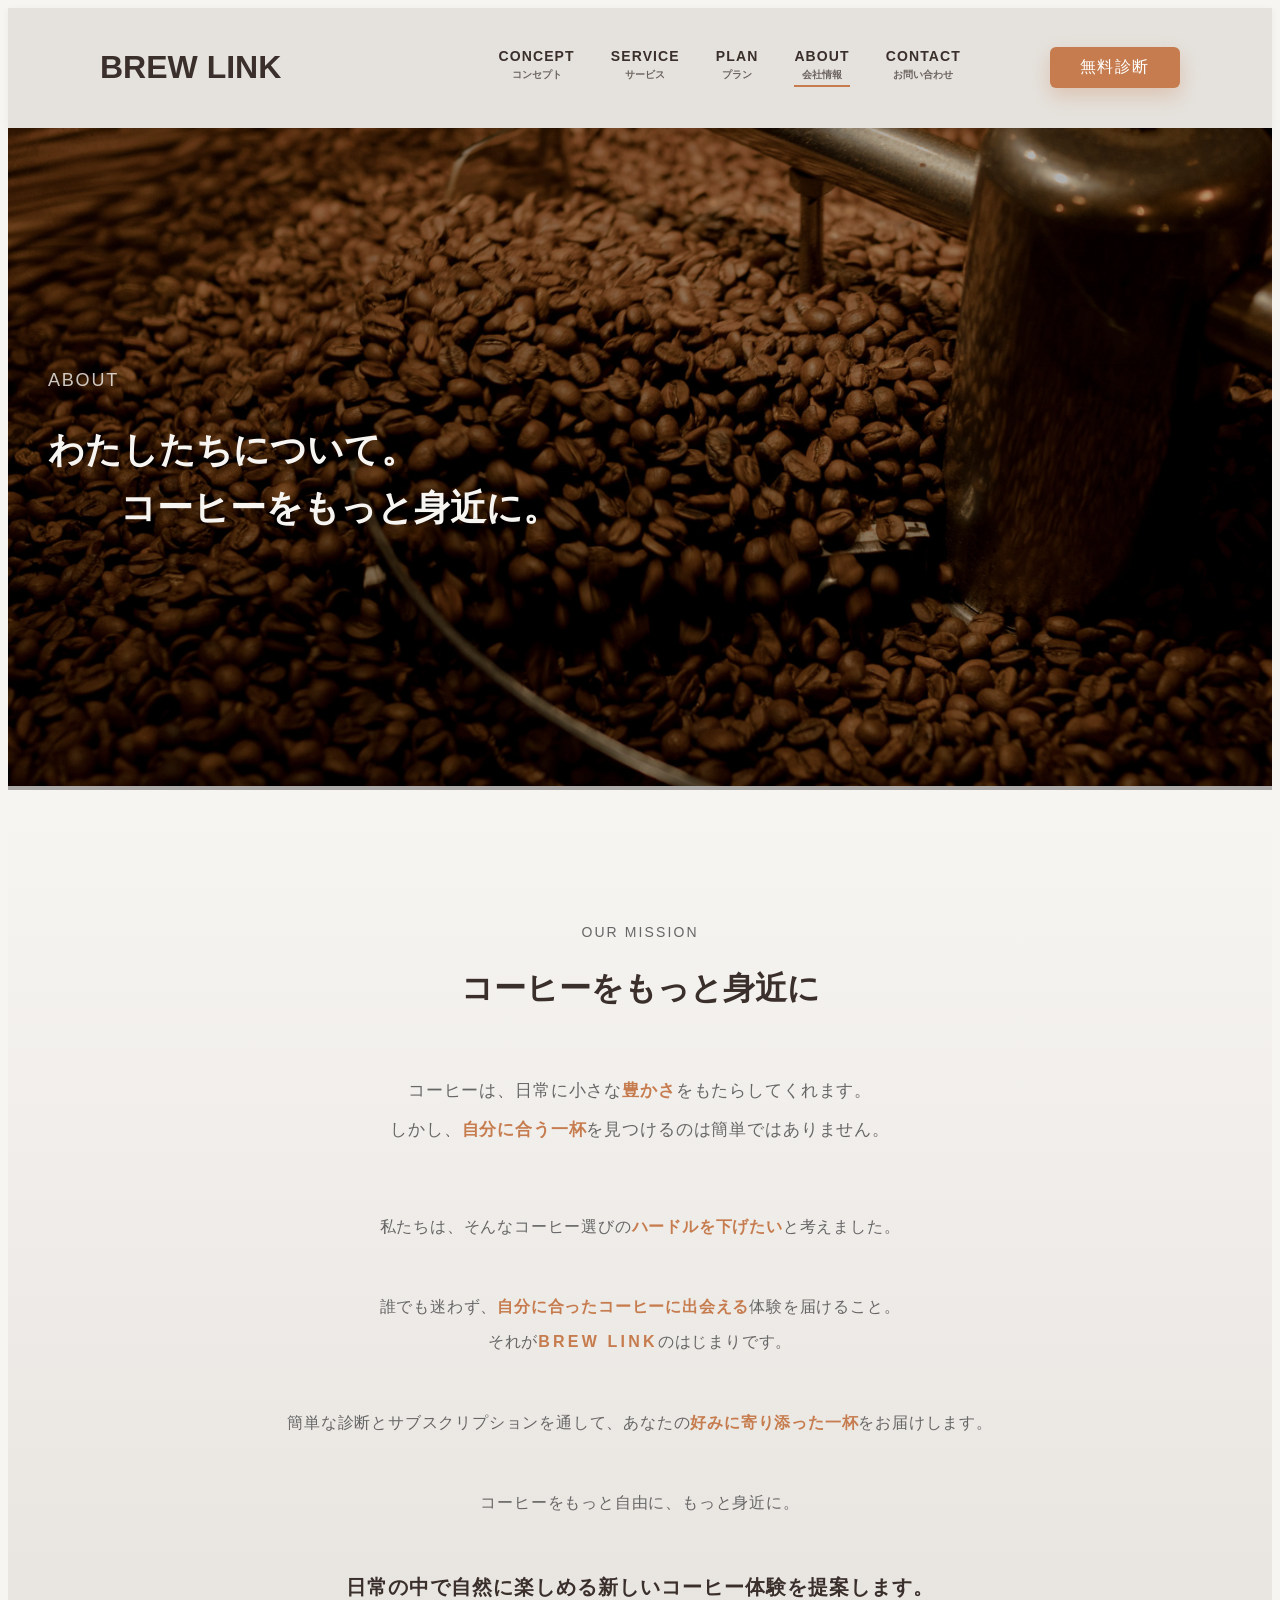
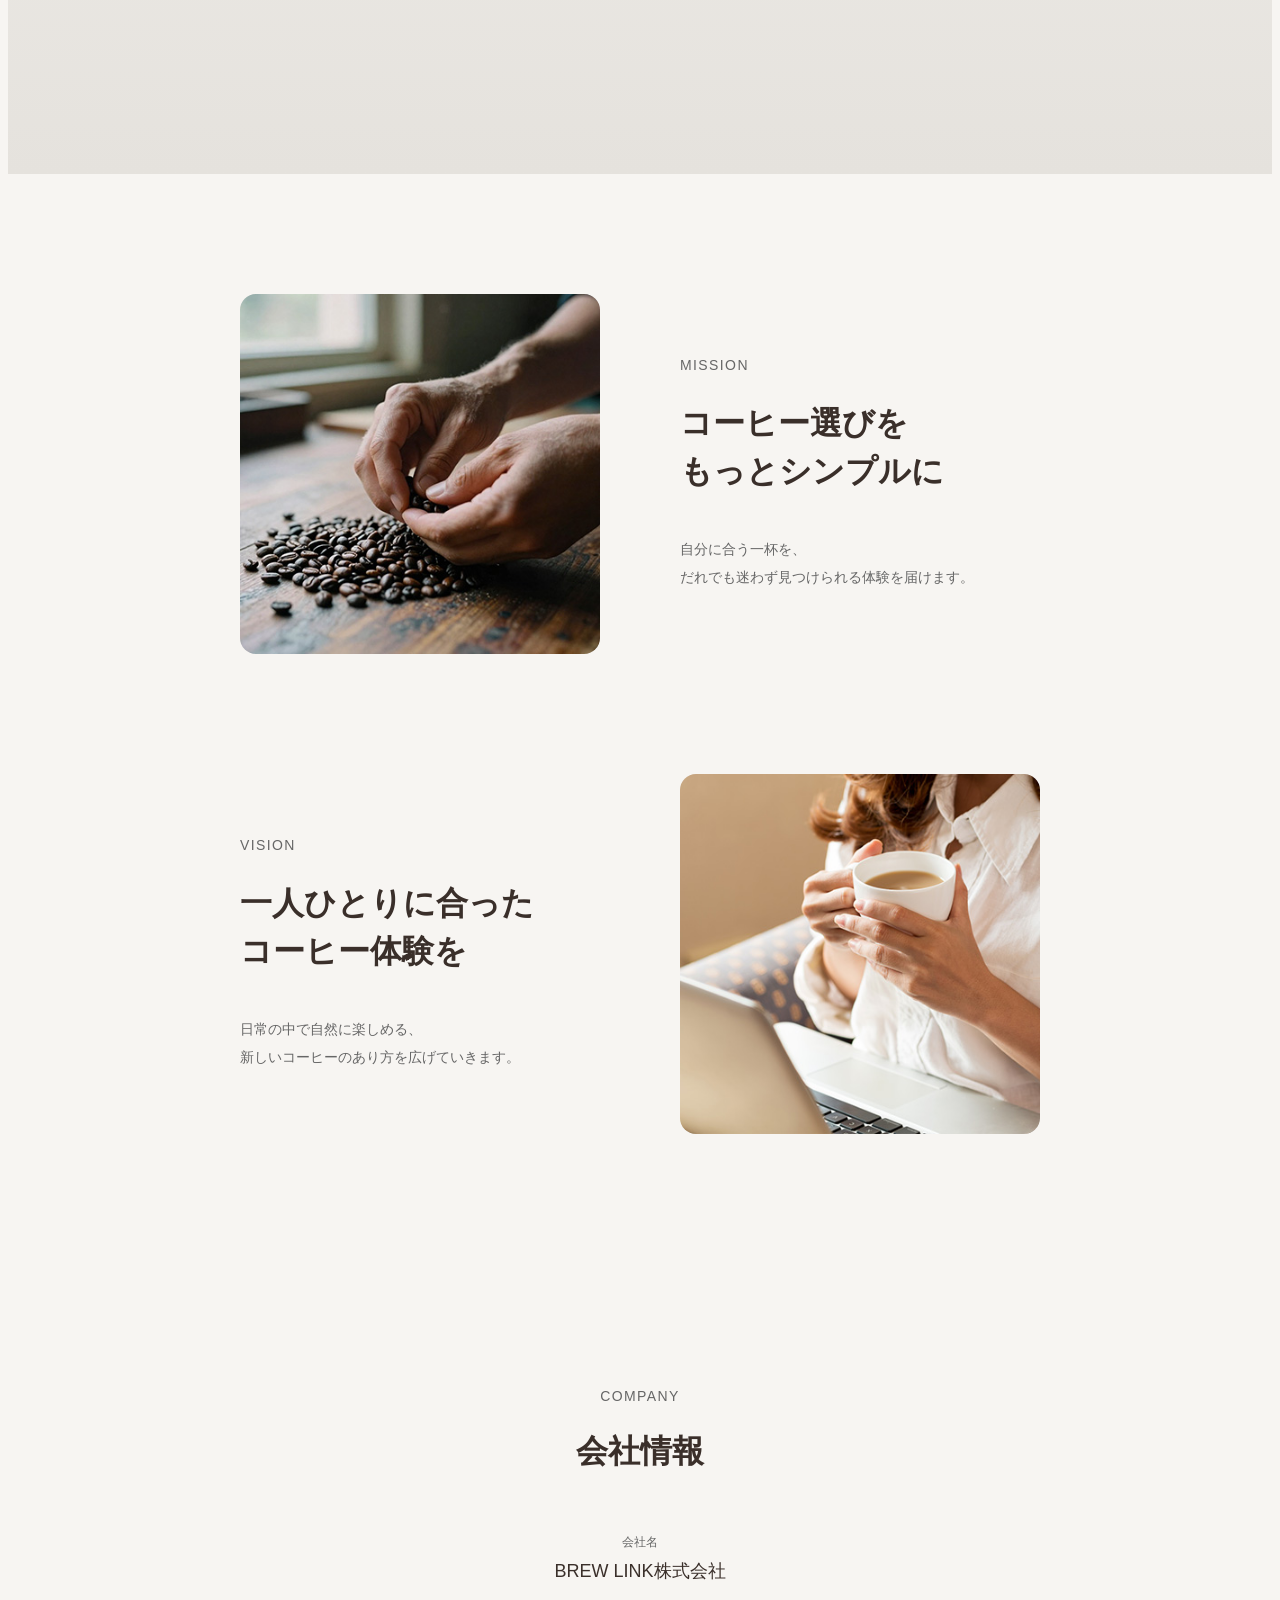
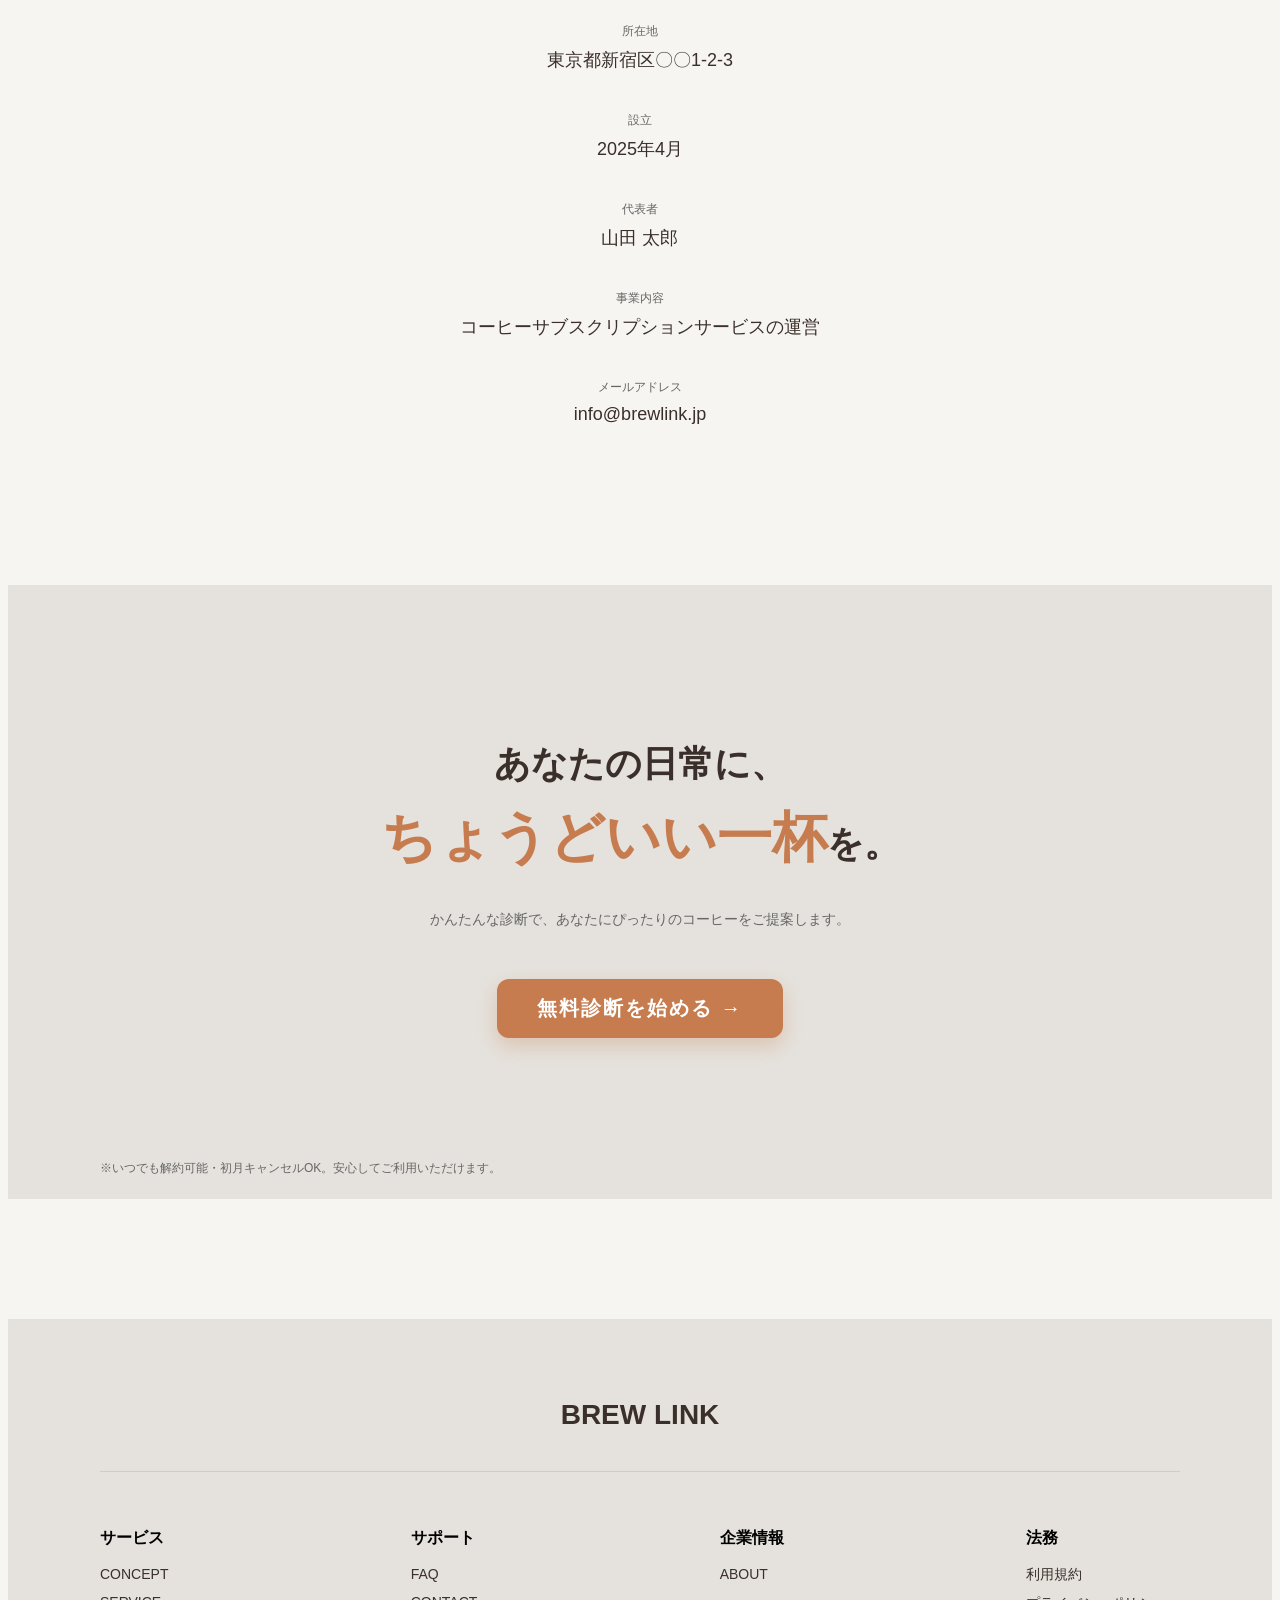
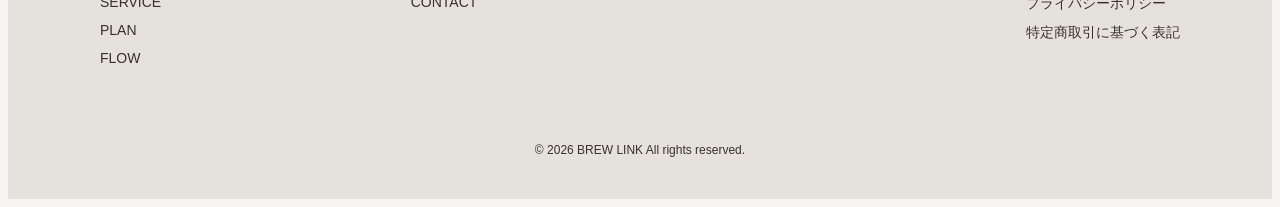
==== about.html @ f3a18a10 "Add files via upload" ====
<!DOCTYPE html>
<html lang="ja">
<head>
  <meta charset="UTF-8">
  <meta name="viewport" content="width=device-width, initial-scale=1.0">
  <title>ABOUT | BREW LINK</title>
  <link rel="stylesheet" href="css/style.css">
  <link rel="stylesheet" href="css/about.css">
</head>

<body id="top">

<header class="header">
  <div class="inner header_inner">

    <h1 class="logo">
      <a href="index.html">BREW LINK</a>
    </h1>

    <!-- ハンバーガー -->
    <div class="hamburger" id="hamburger">
      <span></span>
      <span></span>
      <span></span>
    </div>

    <nav class="nav">
      <ul class="nav_list">
        <li>
          <a href="concept.html">
            <span class="nav_en">CONCEPT</span>
            <span class="nav_jp">コンセプト</span>
          </a>
        </li>
        <li>
          <a href="service.html">
            <span class="nav_en">SERVICE</span>
            <span class="nav_jp">サービス</span>
          </a>
        </li>
        <li>
          <a href="plan.html">
            <span class="nav_en">PLAN</span>
            <span class="nav_jp">プラン</span>
          </a>
        </li>
        <li>
          <a href="about.html" class="active">
            <span class="nav_en">ABOUT</span>
            <span class="nav_jp">会社情報</span>
          </a>
        </li>
        <li>
          <a href="contact.html">
            <span class="nav_en">CONTACT</span>
            <span class="nav_jp">お問い合わせ</span>
          </a>
        </li>
      </ul>
      <!-- CTAスマホ用 -->
      <div class="nav_cta">
        <a href="flow.html #diagnosis" class="btn">無料診断</a>
      </div>
    </nav>

    <div class="header_cta">
      <a href="flow.html #diagnosis" class="btn">無料診断</a>
    </div>
  </div>
</header>

<section class="fv">
  <div class="fv_img">
    <img src="images/fv_about.jpg" alt="コーヒー焙煎">
  </div>

  <div class="fv_content inner">
    <p class="fv_label">ABOUT</p>

    <h2 class="fv_title">
      わたしたちについて。<br>
      　　コーヒーをもっと身近に。
    </h2>
  </div>
</section>

<section class="mission">
  <div class="inner mission_inner">

    <p class="mission_label">OUR MISSION</p>

    <h2 class="mission_title">
      コーヒーをもっと身近に
    </h2>

    <div class="mission_content">
      <p class="mission_lead">
        コーヒーは、日常に小さな<span>豊かさ</span>をもたらしてくれます。<br>
        しかし、<span>自分に合う一杯</span>を見つけるのは簡単ではありません。
      </p>
      <p>
        私たちは、そんなコーヒー選びの<span>ハードルを下げたい</span>と考えました。
      </p>
      <p>
        誰でも迷わず、<span>自分に合ったコーヒーに出会える</span>体験を届けること。<br>
        それが<span class="brand">BREW LINK</span>のはじまりです。
      </p>
      <p>
        簡単な診断とサブスクリプションを通して、あなたの<span>好みに寄り添った一杯</span>をお届けします。
      </p>
      <p>
        コーヒーをもっと自由に、もっと身近に。
      </p>
      <p class="mission_end">
        日常の中で自然に楽しめる新しいコーヒー体験を提案します。
      </p>
    </div>
  </div>
</section>

<section class="about_mv">
  <div class="inner">

    <div class="about_block">
      <div class="about_img">
        <img src="images/about_1.jpg" alt="コーヒー豆">
      </div>
      <div class="about_text">
        <p class="about_label">MISSION</p>
        <h2 class="about_title">
          コーヒー選びを<br>
          もっとシンプルに
        </h2>
        <p class="about_desc">
          自分に合う一杯を、<br>
          だれでも迷わず見つけられる体験を届けます。
        </p>
      </div>
    </div>

    <div class="about_block reverse">
      <div class="about_img">
        <img src="images/about_2.jpg" alt="コーヒーを楽しむ">
      </div>
      <div class="about_text">
        <p class="about_label">VISION</p>
        <h2 class="about_title">
          一人ひとりに合った<br>
          コーヒー体験を
        </h2>
        <p class="about_desc">
          日常の中で自然に楽しめる、<br>
          新しいコーヒーのあり方を広げていきます。
        </p>
      </div>
    </div>
  </div>
</section>

<section class="company">
  <div class="inner company_inner">
    <p class="company_label">COMPANY</p>
    <h2 class="company_title">会社情報</h2>
    <dl class="company_list">
      <div class="company_item">
        <dt>会社名</dt>
        <dd>BREW LINK株式会社</dd>
      </div>
      <div class="company_item">
        <dt>所在地</dt>
        <dd>東京都新宿区〇〇1-2-3</dd>
      </div>
      <div class="company_item">
        <dt>設立</dt>
        <dd>2025年4月</dd>
      </div>
      <div class="company_item">
        <dt>代表者</dt>
        <dd>山田 太郎</dd>
      </div>
      <div class="company_item">
        <dt>事業内容</dt>
        <dd>コーヒーサブスクリプションサービスの運営</dd>
      </div>
      <div class="company_item">
        <dt>メールアドレス</dt>
        <dd>info@brewlink.jp</dd>
      </div>
    </dl>
  </div>
</section>

<section class="cta cta_last">
  <div class="inner">

    <h2 class="cta_title">
      あなたの日常に、<br>
      <span>ちょうどいい一杯</span>を。
    </h2>

    <p class="cta_text">
      かんたんな診断で、あなたにぴったりのコーヒーをご提案します。
    </p>

    <a href="flow.html #diagnosis" class="btn cta_btn">
      無料診断を始める →
    </a>

    <p class="cta_note">
      ※いつでも解約可能・初月キャンセルOK。安心してご利用いただけます。
    </p>

  </div>
</section>

<footer class="footer">
  <div class="inner footer_inner">

    <div class="footer_logo">
      <a href="index.html">BREW LINK</a>
    </div>

    <div class="footer_nav">

      <div class="footer_col">
        <p>サービス</p>
        <ul>
          <li><a href="concept.html">CONCEPT</a></li>
          <li><a href="service.html">SERVICE</a></li>
          <li><a href="plan.html">PLAN</a></li>
          <li><a href="flow.html">FLOW</a></li>
        </ul>
      </div>

      <div class="footer_col">
        <p>サポート</p>
        <ul>
          <li><a href="faq.html">FAQ</a></li>
          <li><a href="contact.html">CONTACT</a></li>
        </ul>
      </div>

      <div class="footer_col">
        <p>企業情報</p>
        <ul>
          <li><a href="about.html">ABOUT</a></li>
        </ul>
      </div>

      <div class="footer_col">
        <p>法務</p>
        <ul>
          <li><a href="terms.html">利用規約</a></li>
          <li><a href="privacy_policy.html">プライバシーポリシー</a></li>
          <li><a href="legal_notice.html">特定商取引に基づく表記</a></li>
        </ul>
      </div>

    </div>

    <p class="copyright">
      © 2026 BREW LINK All rights reserved.
    </p>

  </div>
</footer>

<button id="page-top" aria-label="ページトップへ戻る">
  ↑
</button>

<script>

//TOPへ戻るボタン
const pageTopBtn = document.getElementById('page-top');

// スクロールで表示
window.addEventListener('scroll', () => {
  if (window.scrollY > 300) {
    pageTopBtn.classList.add('show');
  } else {
    pageTopBtn.classList.remove('show');
  }
});

// クリックでトップへ
pageTopBtn.addEventListener('click', () => {
  window.scrollTo({
    top: 0,
    behavior: 'smooth'
  });
});

//ハンバーガーリスト
const hamburger = document.getElementById('hamburger');
const nav = document.querySelector('.nav');

hamburger.addEventListener('click', () => {
  hamburger.classList.toggle('active');
  nav.classList.toggle('active');
});
</script>

</body>
</html>
---- css/style.css ----
@charset "utf-8";

/*中身*/
.inner {
    width: 100%;
    max-width: 1080px;
    margin: 0 auto;
}

body {
    background-color: #f7f5f2;
    font-family: "Noto Sans JP", sans-serif;
}

.card {
    text-decoration: none;
}

/*ヘッダー*/
.header {
    background-color: #e5e2dd;
    position: sticky;
    top: 0;
    z-index: 1000;
    box-shadow: 0 2px 8px rgba(0, 0, 0, 0.05);
}

.header_inner {
    padding: 20px 0;
    display: flex;
    align-items: center;
    justify-content: space-between;
}

/*ロゴ*/
.logo a {
    font-size: 32px;
    font-weight: bold;
    text-decoration: none;
    color: #3a2f2a;
}

.logo a:hover {
    opacity: 0.7;
}
/*ナビ*/
.nav_list {
    display: flex;
    gap: 36px;
    list-style: none;
}

.nav_list a:hover {
    opacity: 0.7;
    border-bottom: 2px solid #c67c4e;
}

.nav_list a.active {
    border-bottom: 2px solid #c67c4e;
}

/* ナビリンクを縦並びに */
.nav_list a {
    display: flex;
    flex-direction: column;
    align-items: center;
    text-decoration: none;
    color: #3a2f2a;
    font-weight: bold;
	position: relative;
    border-bottom: 2px solid transparent; /*hover時にずれるの防止*/
    padding-bottom: 3px;                  /*hover時にずれるの防止*/
}

/* 英語（上） */
.nav_en {
    font-size: 14px;
    letter-spacing: 0.08em;
}

/* 日本語（下） */
.nav_jp {
    font-size: 10px;
    margin-top: 4px;
    opacity: 0.7;
}
/*CTA*/
.btn {
    display: inline-block;
    padding: 10px 30px;
    background-color: #c67c4e;
    color: #fff;
    letter-spacing: 0.1em;
    text-decoration: none;
    border-radius: 6px;
    cursor: pointer;
    box-shadow: 0 8px 20px rgba(198,124,78,0.3);
    transition: 0.3s;
}

.btn:hover {
    opacity: 0.9;
    transform: translateY(-3px);
}

/*スマホ用CTA非表示*/
.nav_cta a {
    display: none;
}

/*ヘッダーここまで*/

/*フッター*/

.footer {
    background-color: #e5e2dd;
    padding: 80px 0 30px;
}

/* ロゴ */
.footer_logo {
    text-align: center;
    margin-bottom: 40px;
}

.footer_logo a {
    font-size: 28px;
    font-weight: bold;
    color: #3a2f2a;
    text-decoration: none;
}

/* ナビ */
.footer_nav {
    display: flex;
    justify-content: space-between;
    gap: 40px;
    margin-bottom: 60px;
    border-top: 1px solid #ccc;
    padding-top: 40px;
}

.footer_col p {
    font-weight: bold;
    margin-bottom: 16px;
}

.footer_col ul {
    list-style: none;
    padding: 0;
}

.footer_col li {
    margin-bottom: 10px;
}

.footer_col a {
    text-decoration: none;
    color: #3a2f2a;
    font-size: 14px;
}

.footer_col a:hover {
    opacity: 0.7;
}

.copyright {
    text-align: center;
    font-size: 12px;
    color: #3a2f2a;
}
/*フッターここまで*/

/* TOPへ戻るボタン */
#page-top {
  position: fixed;
  right: 30px;
  bottom: 30px;
  width: 50px;
  height: 50px;
  background-color: #C67C4E; /* サイトのオレンジ系 */
  color: #fff;
  border: none;
  border-radius: 50%;
  font-size: 20px;
  cursor: pointer;
  opacity: 0;
  visibility: hidden;
  transition: all 0.3s ease;
  box-shadow: 0 4px 10px rgba(0,0,0,0.15);
  z-index: 100;
}

/* 表示時 */
#page-top.show {
  opacity: 1;
  visibility: visible;
}

/* ホバー */
#page-top:hover {
  transform: translateY(-4px);
  background-color: #b46f45;
}

/*TOPへ戻るボタンここまで*/

/*850pxレスポンシブ対応*/
@media screen and (max-width: 850px) {

    /*ヘッダー調整*/
    /* ロゴ少し小さく */
    .logo a {
        margin-left: 20px;
        font-size: 32px;
    }

    /* PCナビ非表示 */
    .header_cta {
        display: none;
    }

    /* ハンバーガー */
    .hamburger {
        width: 30px;
        height: 22px;
        position: relative;
        cursor: pointer;
        z-index: 1100;
    }

    .hamburger span {
        position: absolute;
        width: 100%;
        height: 2px;
        background: #3a2f2a;
        left: -20px;
        transition: 0.3s;
    }

    .hamburger span:nth-child(1) { top: 0; }
    .hamburger span:nth-child(2) { top: 10px; }
    .hamburger span:nth-child(3) { bottom: 0; }

    /* ×に変形 */
    .hamburger.active span:nth-child(1) {
        transform: rotate(45deg);
        top: 10px;
    }
    .hamburger.active span:nth-child(2) {
        opacity: 0;
    }
    .hamburger.active span:nth-child(3) {
        transform: rotate(-45deg);
        bottom: 10px;
    }

    /* スライドメニュー */
    .nav {
        position: fixed;
        top: 0;
        right: -100%;
        width: 70%;
        height: 100vh;
        background: #e5e2dd;
        padding: 100px 30px;
        transition: 0.3s;
        z-index: 3;
    }

    .nav.active {
        right: 0;
    }

    /* メニュー内は縦並び */
    .nav_list {
        display: block;
		padding-left: 0;
    }

    .nav_list li {
        margin-bottom: 20px;
    }

    .nav_list a {
        font-size: 18px;
    }

    /* CTAブロック */
    .nav_cta {
        margin-top: 40px;
        padding-top: 20px;
        border-top: 1px solid #999;
    }

    /* ボタン強調 */
    .nav_cta .btn {
        display: block;
        text-align: center;
        font-size: 18px;
        font-weight: bold;
        padding: 14px;
    }

	/* PC用アンダーバー解除 */
	.nav_list a {
        border-bottom: none;
    }

    .nav_list a.active {
        border-bottom: none;
    }
    /* 縦線（初期は非表示） */
    .nav_list a::before {
        content: "";
        position: absolute;
        left: 0;
        top: 50%;
        transform: translateY(-50%);
        width: 3px;
        height: 0;
        background: #c67c4e;
        transition: 0.3s;
    }

    /* hover時 */
    .nav_list a:hover::before {
        height: 70%;
    }

    /* active時 */
    .nav_list a.active::before {
        height: 70%;
    }
    /*ヘッダー調整ここまで*/
}

@media screen and (max-width: 768px) {
    /*フッター調整*/
    .footer {
        padding: 60px 0 20px;
    }

    /* ロゴ */
    .footer_logo {
        margin-bottom: 30px;
    }

    .footer_logo a {
        font-size: 24px;
    }

    /* ナビ全体 */
    .footer_nav {
        flex-direction: column;
        text-align: center;
        gap: 30px;
        margin-bottom: 40px;
        padding-top: 30px;
    }

    /* 見出し */
    .footer_col {
        border-bottom: 1px solid #ccc;
        padding-bottom: 10px;
    }
    .footer_col p {
        font-size: 18px;
        margin-bottom: 10px;
    }

    /* リスト */
    .footer_col li {
        margin-bottom: 8px;
    }

    .footer_col a {
        font-size: 14px;
    }

    /* コピーライト */
    .copyright {
        font-size: 11px;
    }

}
/*768pxここまで*/

/*375pxレスポンシブ対応*/
@media screen and (max-width: 375px){
   
    .logo a {
        font-size: 24px;
    }

}
/*375pxここまで*/
---- css/about.css ----
@charset "utf-8";

/*fv*/
.fv {
    position: relative;
    max-height: 750px;
    overflow: hidden;
}

/* 画像 */

.fv_img {
    max-height: 100%;
}

.fv_img img {
    width: 100%;
    max-height: 100%;
    object-fit: cover;
}

/* オーバーレイ（暗くする） */
.fv::after {
    content: "";
    position: absolute;
    inset: 0;
    background: rgba(0, 0, 0, 0.3);
}

/* テキスト */
.fv_content {
    position: absolute;
    top: 50%;
    left: 40px;
    transform: translateY(-50%);
    color: #f7f5f2;
    z-index: 1;
    text-shadow:0 4px 12px rgba(0,0,0,0.4);
}

/* CONCEPTラベル */
.fv_label {
    font-size: 18px;
    letter-spacing: 0.1em;
    margin-bottom: 16px;
    opacity: 0.8;
}

/* タイトル */
.fv_title {
    font-size: 36px;
    line-height: 1.6;
    font-weight: bold;
}

/*fvここまで*/

/* missionセクション */
.mission {
    padding: 120px 0;
    background: linear-gradient(to bottom, #f7f5f2, #e5e2dd);
    text-align: center;
}

/* ラベル */
.mission_label {
    font-size: 14px;
    letter-spacing: 0.15em;
    color: #666;
    margin-bottom: 10px;
}

/* タイトル */
.mission_title {
    font-size: 32px;
    font-weight: bold;
    color: #3a2f2a;
    margin-bottom: 60px;
}

/* 本文ラップ */
.mission_content {
    max-width: 720px;
    margin: 0 auto;
}

/* 通常テキスト */
.mission_content p {
    font-size: 16px;
    line-height: 2.2;
    color: #666;
    margin-bottom: 45px;
    letter-spacing: 0.05em;
}

/* リード文 */
.mission_content .mission_lead {
    font-size: 17px;
    line-height: 2.3;
    margin-bottom: 60px;
}

/* 強調 */
.mission_content span {
    color: #c67c4e;
    font-weight: bold;
}

/* ブランド */
.brand {
    letter-spacing: 0.2em;
}

/* 最後の一文 */
.mission_content .mission_end {
    margin-top: 40px;
    font-weight: bold;
    color: #3a2f2a;
    font-size: 20px;
}

/*missionセクションここまで*/

/* about mvセクション */
.about_mv {
    padding: 120px 0;
    background-color: #f7f5f2;
    max-width: 800px;
    margin: 0 auto;
}

/* ブロック */
.about_block {
    display: flex;
    align-items: center;
    gap: 80px;
    margin-bottom: 120px;
}

/* 逆配置 */
.about_block.reverse {
    flex-direction: row-reverse;
}

/* 画像 */
.about_img {
    flex: 1;
}

.about_img img {
    width: 100%;
    border-radius: 16px;
    display: block;
}

/* テキスト */
.about_text {
    flex: 1;
}

/* ラベル */
.about_label {
    font-size: 14px;
    letter-spacing: 0.1em;
    color: #666;
    margin-bottom: 10px;
}

/* タイトル */
.about_title {
    font-size: 32px;
    font-weight: bold;
    color: #3a2f2a;
    line-height: 1.5;
    margin-bottom: 40px;
}

/* 説明 */
.about_desc {
    font-size: 14px;
    line-height: 2;
    color: #666;
}

/* about mvセクションここまで */

/* companyセクション */
.company {
    padding: 0 0 120px ;
    text-align: center;
}

/* ラベル */
.company_label {
    font-size: 14px;
    letter-spacing: 0.1em;
    color: #666;
    margin-bottom: 10px;
}

/* タイトル */
.company_title {
    font-size: 32px;
    font-weight: bold;
    color: #3a2f2a;
    margin-bottom: 60px;
}

/* リスト全体 */
.company_list {
    max-width: 600px;
    margin: 0 auto;
}

/* 各行 */
.company_item {
    margin-bottom: 40px;
}

/* 項目名 */
.company_item dt {
    font-size: 12px;
    color: #666;
    margin-bottom: 8px;
}

/* 内容 */
.company_item dd {
    font-size: 18px;
    color: #3a2f2a;
    font-weight: 500;
    margin-left: 0;
}

/* companyセクションここまで */

/*CTA*/
.cta {
    padding: 120px 0;
    text-align: center;
    background-color: #e5e2dd;
    margin-bottom: 120px;
}

/* タイトル */
.cta_title {
    font-size: 36px;
    font-weight: bold;
    line-height: 1.6;
    color: #3a2f2a;
    margin-bottom: 30px;
}

/* 強調（無料） */
.cta_title span {
    color: #c67c4e;
    font-size: 55px;
}

/* サブテキスト */
.cta_text {
    font-size: 14px;
    color: #666;
    margin-bottom: 50px;
}

/* ボタン */
.cta_btn {
    font-size: 20px;
    padding: 16px 40px;
    border-radius: 12px;
    box-shadow: 0 8px 20px rgba(198,124,78,0.3);
    font-weight:bold;
}

/* 注意書き */
.cta_note {
    transform: translateY(110px);
    font-size: 12px;
    color: #666;
    text-align: left;
}

/*CTAここまで*/

/*768pxレスポンシブ対応*/
@media screen and (max-width: 768px){

	/*fv*/
	.fv_label {
  		font-size: 14px;
	}

	.fv_title {
  		font-size: 28px;
	}

	.fv_content {
		left: 15px;
	}

	/*missionセクション*/
	.mission {
		padding: 80px 20px;
	}
  	.mission_title {
    	font-size: 26px;
  	}

  	.mission_content p {
    	font-size: 13px;
    	line-height: 2.4;
  	}
	
	.mission_content .mission_lead {
    	font-size: 14px;
    	margin-bottom: 40px;
	}	
	
	.mission_content .mission_end {
		font-size: 18px;
	}
	
	/*about_mvセクション*/
	.about_mv {
        padding: 80px 20px;
    }

    /* 縦並び */
    .about_block {
        flex-direction: column;
        gap: 24px;
        margin-bottom: 80px;
    }

    /* reverseも無効化（重要） */
    .about_block.reverse {
        flex-direction: column;
    }

    .about_text {
        text-align: center;
    }

    .about_title {
        font-size: 26px;
        margin-bottom: 20px;
    }

    .about_desc {
        font-size: 12px;
    }
	
	/*companyセクション*/
	.company {
        padding: 0 20px 80px;
    }

    .company_title {
        font-size: 26px;
        margin-bottom: 40px;
    }

    .company_list {
        max-width: 100%;
    }

    .company_item {
        margin-bottom: 32px;
    }

    .company_item dt {
        font-size: 11px;
    }

    .company_item dd {
        font-size: 16px;
    }
	
	/*CTAラスト*/
    .cta_last {
        padding: 60px 20px;
        margin-bottom: 80px;
    }

    /* タイトル */
    .cta_last .cta_title {
        font-size: 24px;
        line-height: 1.6;
        margin-bottom: 20px;
    }

    /* 「無料」強調 */
    .cta_last .cta_title span {
        font-size: 36px;
        display: inline-block;
        margin: 4px 0;
    }

    /* サブテキスト */
    .cta_last .cta_text {
       	font-size: 13px;
       	line-height: 1.6;
        margin-bottom: 30px;
   	}

   	/* ボタン */
   	.cta_last .cta_btn {
        display: block;
       	width: 80%;
       	max-width: 320px;
       	margin: 0 auto 20px;
       	font-size: 24px;
       	padding: 16px;
       	border-radius: 12px;
    }

    /* 注意書き */
    .cta_last .cta_note {
        font-size: 11px;
        line-height: 1.5;
        transform: translateY(50px);
    }
}

/*768pxここまで*/

/*375pxレスポンシブ対応*/
@media screen and (max-width: 375px){
	.fv_label {
  		font-size: 12px;
	}

	.fv_title {
  		font-size: 22px;
	}

	/*missionセクション*/
	.mission {
		padding: 60px 20px;
	}
  	.mission_title {
    	font-size: 22px;
  	}

  	.mission_content p {
    	font-size: 11px;
    	line-height: 2.4;
  	}
	
	.mission_content .mission_lead {
    	font-size: 12px;
    	margin-bottom: 40px;
	}	
	
	.mission_content .mission_end {
		font-size: 16px;
	}
	
	/*about_mv*/
	.about_mv {
		padding: 60px 20px;
	}
	
	.about_title {
        font-size: 22px;
    }


    .about_block {
        margin-bottom: 60px;
    }
	
	.company_title {
        font-size: 22px;
    }

    .company_item {
        margin-bottom: 24px;
    }

    .company_item dt {
        font-size: 10px;
    }

    .company_item dd {
        font-size: 14px;
        line-height: 1.6;
    }
	
	/*CTAラスト*/
    .cta_last {
        padding: 50px 16px;
        margin-bottom: 60px;
    }

    /* タイトル */
    .cta_last .cta_title {
        font-size: 22px;
    }

    /* 無料 */
    .cta_last .cta_title span {
        font-size: 32px;
    }

    /* サブ */
    .cta_last .cta_text {
        font-size: 12px;
        margin-bottom: 24px;
    }

    /* ボタン（最重要） */
    .cta_last .cta_btn {
        width: 80%;
       	font-size: 16px;
        padding: 14px;
    }

    /* 注意書き */
    .cta_last .cta_note {
        font-size: 10px;
        transform: Y(50px); 
       	margin-top: 16px;
    }
}

/*375pxここまで*/
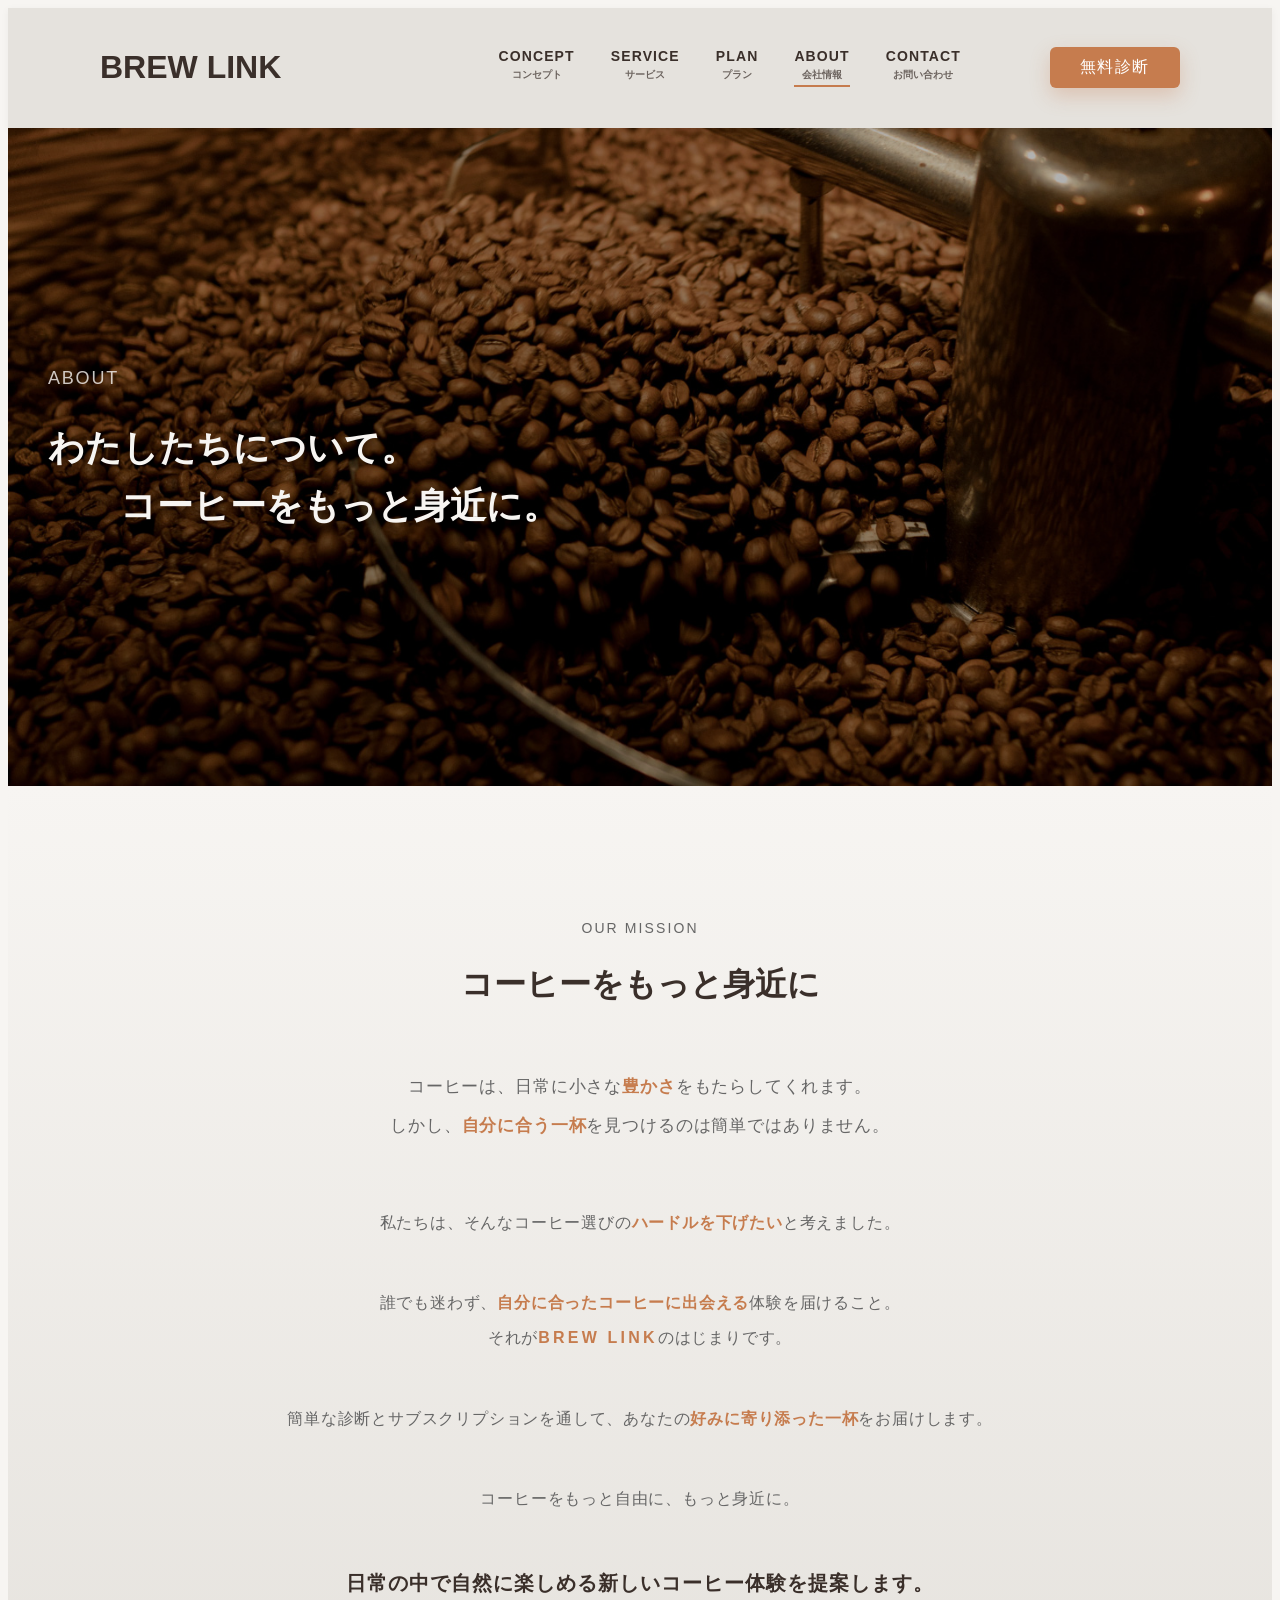
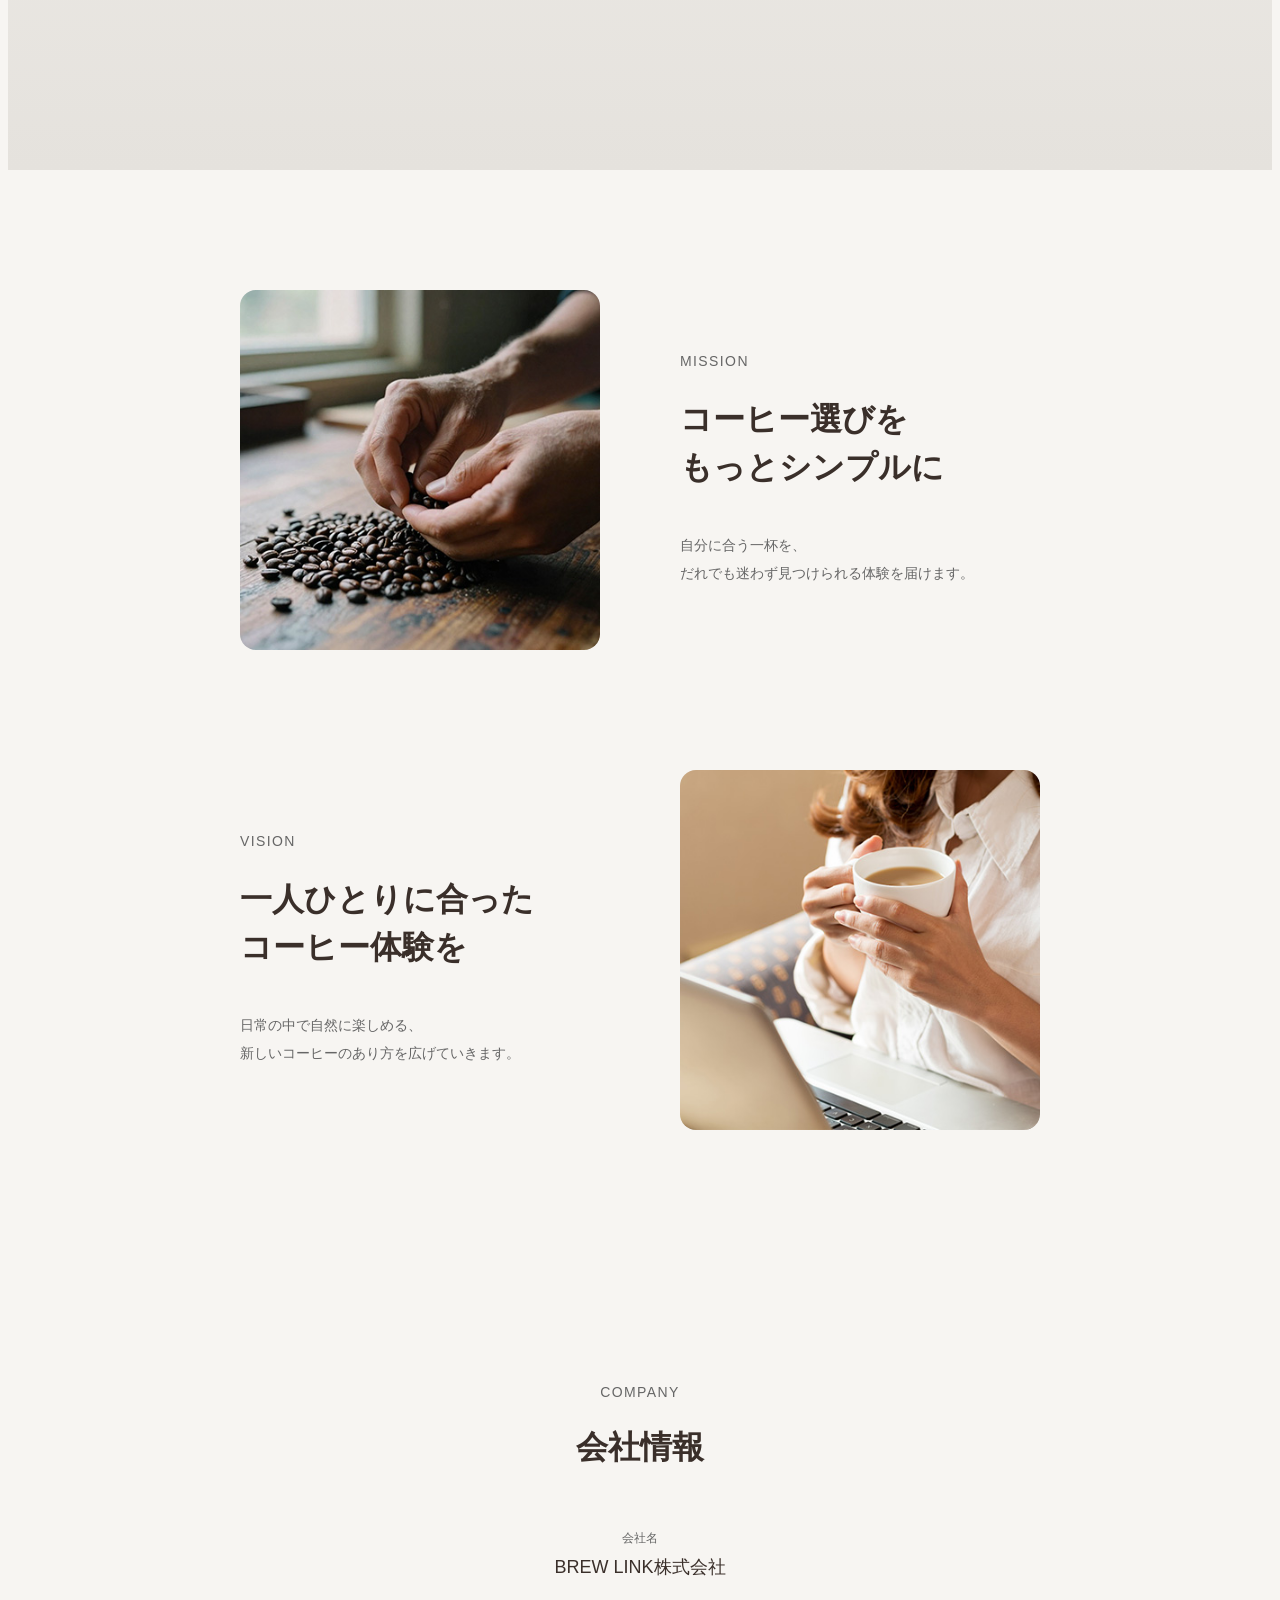
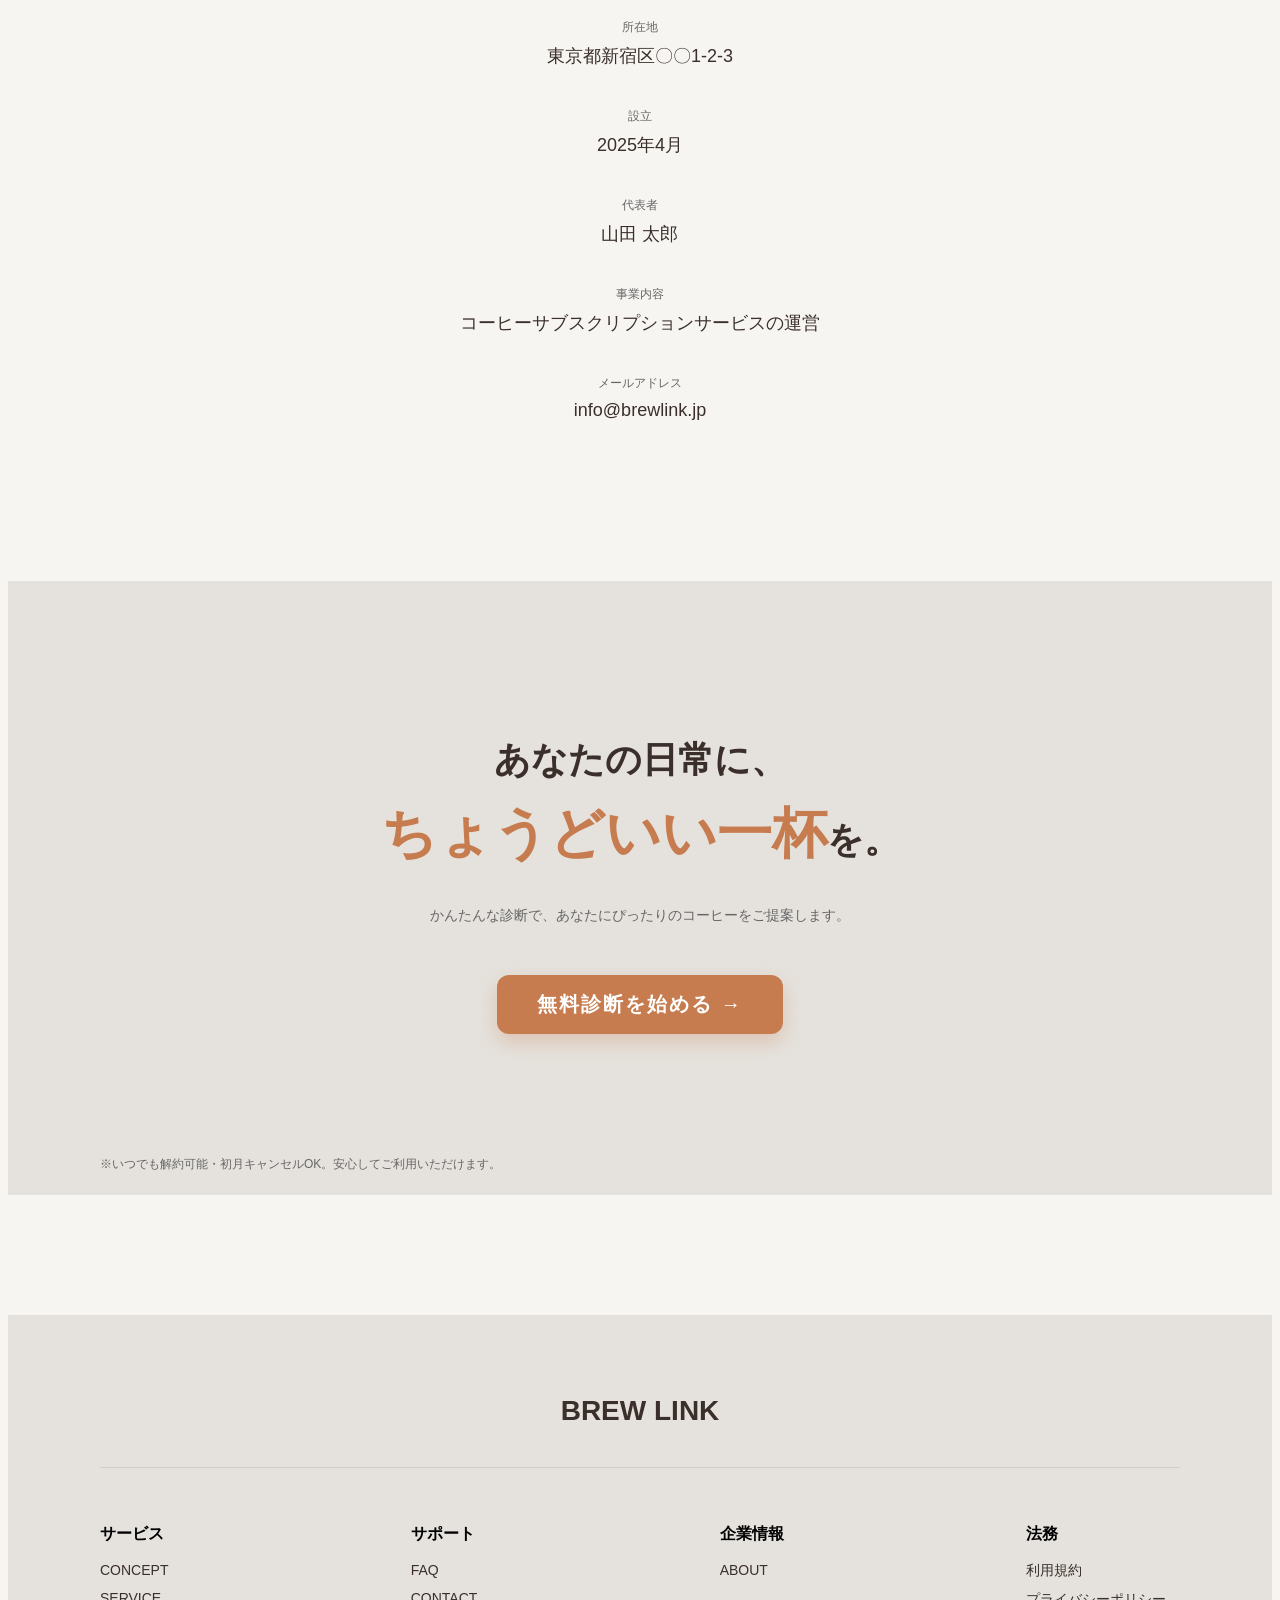
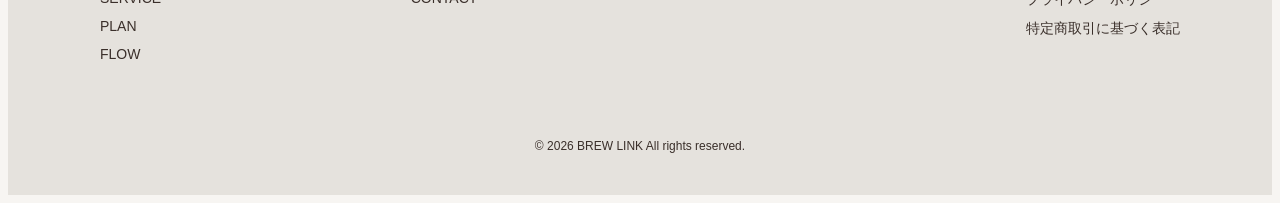
==== commit c78c69c4: "Add files via upload" ====
--- a/about.html
+++ b/about.html
@@ -59,12 +59,12 @@
       </ul>
       <!-- CTAスマホ用 -->
       <div class="nav_cta">
-        <a href="flow.html #diagnosis" class="btn">無料診断</a>
+        <a href="flow.html#diagnosis" class="btn">無料診断</a>
       </div>
     </nav>
 
     <div class="header_cta">
-      <a href="flow.html #diagnosis" class="btn">無料診断</a>
+      <a href="flow.html#diagnosis" class="btn">無料診断</a>
     </div>
   </div>
 </header>
@@ -202,7 +202,7 @@
       かんたんな診断で、あなたにぴったりのコーヒーをご提案します。
     </p>
 
-    <a href="flow.html #diagnosis" class="btn cta_btn">
+    <a href="flow.html#diagnosis" class="btn cta_btn">
       無料診断を始める →
     </a>
 
@@ -269,37 +269,7 @@
   ↑
 </button>
 
-<script>
-
-//TOPへ戻るボタン
-const pageTopBtn = document.getElementById('page-top');
-
-// スクロールで表示
-window.addEventListener('scroll', () => {
-  if (window.scrollY > 300) {
-    pageTopBtn.classList.add('show');
-  } else {
-    pageTopBtn.classList.remove('show');
-  }
-});
-
-// クリックでトップへ
-pageTopBtn.addEventListener('click', () => {
-  window.scrollTo({
-    top: 0,
-    behavior: 'smooth'
-  });
-});
-
-//ハンバーガーリスト
-const hamburger = document.getElementById('hamburger');
-const nav = document.querySelector('.nav');
-
-hamburger.addEventListener('click', () => {
-  hamburger.classList.toggle('active');
-  nav.classList.toggle('active');
-});
-</script>
+<script src="js/script.js"></script>
 
 </body>
 </html>
--- a/css/style.css
+++ b/css/style.css
@@ -306,7 +306,11 @@
 	.nav_list a {
         border-bottom: none;
     }
-
+	
+	.nav_list a:hover {
+    	border-bottom: none;
+	}
+	
     .nav_list a.active {
         border-bottom: none;
     }
@@ -323,11 +327,6 @@
         transition: 0.3s;
     }
 
-    /* hover時 */
-    .nav_list a:hover::before {
-        height: 70%;
-    }
-
     /* active時 */
     .nav_list a.active::before {
         height: 70%;
--- a/css/about.css
+++ b/css/about.css
@@ -2,9 +2,9 @@
 
 /*fv*/
 .fv {
-    position: relative;
     max-height: 750px;
     overflow: hidden;
+	position: relative;
 }
 
 /* 画像 */
@@ -17,6 +17,7 @@
     width: 100%;
     max-height: 100%;
     object-fit: cover;
+	display: block;
 }
 
 /* オーバーレイ（暗くする） */
